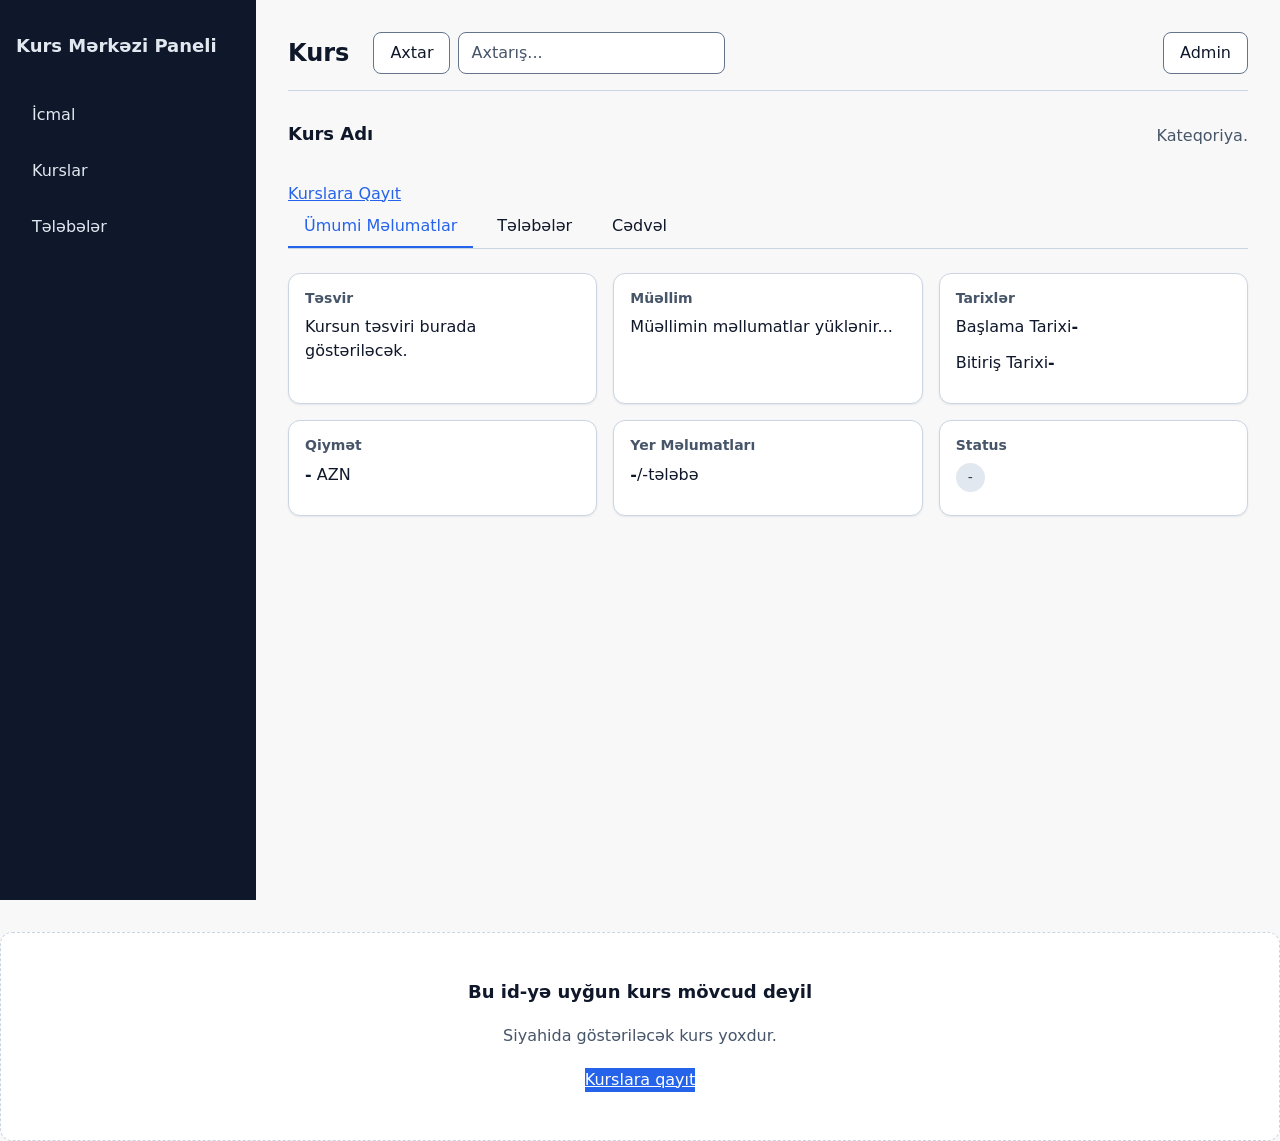
==== kurs.html @ 14c5df03 "js lər hər biri yazıldı" ====
<!DOCTYPE html>
<html lang="az">

<head>
    <meta charset="UTF-8">
    <meta name="viewport" content="width=device-width, initial-scale=1.0">
    <title>Kurs Mərkəzi Paneli</title>
    <link rel="stylesheet" href="css/tokens.css">
    <link rel="stylesheet" href="css/base.css">
    <link rel="stylesheet" href="css/layout.css">
    <link rel="stylesheet" href="css/components.css">
</head>

<body>

    <!-- mobil sidebar -->
    <button class="menu-button" type="button" aria-label="Menyunu aç" aria-expanded="false"
        aria-controls="sidebar">☰</button>

    <!-- yan panel -->
    <aside class="sidebar" id="sidebar">
        <p class="sidebar-title"> Kurs Mərkəzi Paneli</p>
        <nav aria-label="Əsas naviqasiya">
            <a href="panel.html">İcmal</a>
            <a href="kurslar.html">Kurslar</a>
            <a href="telebeler.html">Tələbələr</a>
        </nav>
    </aside>

    <!--Əsas hissə-->
    <div class="main-content">
        <!-- yuxarı hissə -->
        <header class="topbar">
            <h1 id="course-title">Kurs</h1>
            <div class="search-bar">
                <input type="text" placeholder="Axtarış...">
                <button>Axtar</button>
            </div>
            <div class="user-menu"><button type="button">Admin</button></div>
        </header>
        <!--sehife mezmunu-->
        <div class="page-content">
            <div class="loading-state" role="status" hidden>
                <div class="skeleton"></div>
                <div class="skeleton"></div>
                <div class="skeleton"></div>
            </div>
            <div class="page-header">
                <h2 id="courseName">Kurs Adı</h2>
                <p id="courseCategory">Kateqoriya.</p>
            </div>
            <a href="kurslar.html" class=" secondary-button">Kurslara Qayıt</a>
        </div>

        <main>
            <!-- Tablar -->
            <div class="tabs">
                <button class="tab-button active" data-tab="general" type="button">Ümumi Məlumatlar</button>
                <button class="tab-button" data-tab="students" type="button">Tələbələr</button>
                <button class="tab-button" data-tab="schedule" type="button">Cədvəl</button>
            </div>
            <!-- Ümumi Məlumatlar -->
            <div class="tab-content active" id="general">
                <div class="course-info">
                    <!-- tesvir -->
                    <div class="info-card">
                        <h2>Təsvir</h2>
                        <p id="courseDescription">Kursun təsviri burada göstəriləcək.</p>
                    </div>
                    <!-- Müəllim  -->
                    <div class="info-card">
                        <h2>Müəllim</h2>
                        <p id="courseTeacher">Müəllimin məllumatlar yüklənir...</p>
                    </div>
                    <!-- Tarixlər -->
                    <div class="info-card">
                        <h2>Tarixlər</h2>
                        <p> Başlama Tarixi<strong id="courseStartDate">-</strong></p>
                        <p> Bitiriş Tarixi<strong id="courseEndDate">-</strong></p>
                    </div>
                    <!-- Qiymət -->
                    <div class="info-card">
                        <h2>Qiymət</h2>
                        <p><strong id="coursePrice">-</strong> AZN</p>
                    </div>
                    <!-- Yer Məlumatları -->
                    <div class="info-card">
                        <h2>Yer Məlumatları</h2>
                        <p><strong id="courseStudentCount">-</strong>/<span id="courseLocation">-</span>tələbə</p>
                    </div>
                    <!-- Status -->
                    <div class="info-card">
                        <h2>Status</h2>
                        <span id="courseStatus" class="status">-</span>
                    </div>
                </div>
            </div>
            <!-- Tələbələr -->
            <div class="tab-content" id="students" hidden>
                <div class="section-header">
                    <h2>Tələbələr</h2>
                    <button type="button" class="primary-button" id="addStudentButton">+ Yeni Tələbə Əlavə Et</button>
                    <p> Bu kursa yazılan tələbələr </p>
                </div>

                <div class="table-container">
                    <table class="data-table">
                        <thead>
                            <tr>
                                <th>ID</th>
                                <th>Ad Soyad</th>
                                <th>E-Poct</th>
                                <th>Telefon</th>
                                <th>Qeydiyyat Tarixi</th>
                                <th>Status</th>
                            </tr>
                        </thead>
                        <tbody id="studentTableBody">
                            <!-- Tələbə məlumatları burada Js ile yuklenecek -->
                        </tbody>
                    </table>
                </div>
            </div>
            <!-- Cədvəl -->
            <div class="tab-content" id="schedule" hidden>
                <div class="section-header">
                    <h2>Dərs Cədvəli</h2>
                    <p> Bu kursun dərs cədvəli və saatları </p>
                </div>

                <div class="table-container">
                    <table class="data-table">
                        <thead>
                            <tr>
                                <th>Gün</th>
                                <th>Başlama Saatı</th>
                                <th>Müddət (dəq)</th>
                            </tr>
                        </thead>
                        <tbody id="scheduleTableBody">
                            <!-- Cədvəl məlumatları burada Js ile yuklenecek -->
                        </tbody>
                    </table>
                </div>
            </div>
            <div id="toast" class="toast" role="alert" aria-live="polite" hidden>
                <span id="toastMessage">Kurs məlumatları uğurla yeniləndi.</span>
            </div>
            <dialog id="studentModal">
                <form method="dialog" id="studentForm">
                    <h2 id="modalTitle">Yeni Tələbə əlavə et</h2>

                    <label for="studentAd">Ad Soyad:</label>
                    <input type="text" id="studentAd" name="ad" required>
                    <p class="field-error" id="studentAdError" hidden></p>

                    <label for="studentEmail">Email:</label>
                    <input type="email" id="studentEmail" name="epoct" required>
                    <p class="field-error" id="studentEmailError" hidden></p>

                    <label for="studentPhone">Telefon:</label>
                    <input type="tel" id="studentPhone" name="telefon" required>
                    <p class="field-error" id="studentPhoneError" hidden></p>

                    <label for="studentStatus">Status:</label>
                    <select id="studentStatus" name="status" required>
                        <option value="aktiv">Aktiv</option>
                        <option value="dondurulub">Dondurulub</option>
                        <option value="bitirib">Bitirib</option>
                    </select>

                    <div class="modal-actions">
                        <button type="submit" class="primary-button" id="saveStudentButton">Yadda saxla</button>
                        <button type="button" id="cancelButton">Ləğv et</button>
                    </div>
                </form>
            </dialog>

        </main>
    </div>
    <!-- Bos veziyyet -->
    <div class="empty-state" hidden>
        <h2>Bu id-yə uyğun kurs mövcud deyil</h2>
        <p>Siyahida göstəriləcək kurs yoxdur.</p>
        <a href="kurslar.html" class="primary-button">Kurslara qayıt</a>
    </div>
    <!-- Xəta veziyyet -->
    <div class="error-state" role="alert" hidden>
        <h2>Xəta baş verdi</h2>
        <p>Kurs məlumatlarını yükləmək mümkün olmadı. Zəhmət olmasa, yenidən cəhd edin.</p>
        <button type="button" class="primary-button">Yenidən Yüklə</button>
    </div>

    <script src="js/api.js" defer></script>
    <script src="js/ui.js" defer></script>
    <script src="js/kurslar.js" defer></script>
    <script src="js/telebeler.js" defer></script>

</body>

</html>
---- css/tokens.css ----
:root {
    --color-bg: #f8f8f8;
    --color-surface: #ffffff;
    --color-surface-muted: #f1f5f1;
    --color-text: #0f172a;
    --color-text-muted: #475569;
    --color-border: #cbd5e1;
    --color-border-strong: #64748b;

    /*  Rənglər: əsas və təhlükə  */
    --color-primary: #2563eb;
    --color-primary-hover: #1d4ed8;
    --color-on-primary: #ffffff;
    --color-danger: #b91c1c;
    --color-danger-hover: #991b1b;
    --color-on-danger: #ffffff;
    --color-focus: #1d4ed8;

    /* sidebar */
    --color-sidebar-bg: #0f172a;
    --color-sidebar-text: #e2e8f0;
    --color-sidebar-hover-bg: #1e293b;
    --color-sidebar-active-bg: #2563eb;
    --color-sidebar-active-text: #ffffff;

    /* status nisani */
    --color-status-aktiv-bg: #dcfce7;
    --color-status-aktiv-text: #166534;
    --color-status-bitib-bg: #e2e8f0;
    --color-status-bitib-text: #334155;
    --color-status-planlasdirilir-bg: #fef3c7;
    --color-status-planlasdirilir-text: #92400e;
    --color-status-dondurulub-bg: #dbeafe;
    --color-status-dondurulub-text: #1e40af;
    --color-status-bitirib-bg: #e2e8f0;
    --color-status-bitirib-text: #334155;

    /* toast modal skeleton  */
    --color-toast-bg: #0f172a;
    --color-toast-text: #ffffff;
    --color-overlay: rgba(15, 23, 42, 0.55);
    --color-skeleton: #e2e8f0;
    --color-skeleton-highlight: #f1f5f9;

    /* bosluq  */
    --space-1: 0.25rem;
    --space-2: 0.5rem;
    --space-3: 0.75rem;
    --space-4: 1rem;
    --space-5: 1.5rem;
    --space-6: 2rem;
    --space-7: 3rem;
    --space-8: 4rem;

    /* srift*/
    --font-family-base: system-ui, -apple-system, "Segoe UI", Roboto, Arial, sans-serif;
    --font-family-heading: system-ui, -apple-system, "Segoe UI", Roboto, Arial, sans-serif;

    --font-size-sm: 0.875rem;
    --font-size-md: 1rem;
    --font-size-lg: 1.125rem;
    --font-size-xl: 1.5rem;
    --font-size-2xl: 2rem;

    --font-weight-regular: 400;
    --font-weight-medium: 500;
    --font-weight-bold: 700;

    --line-height-tight: 1.25;
    --line-height-base: 1.5;

    /* kunc radiusu*/
    --radius-sm: 0.25rem;
    --radius-md: 0.5rem;
    --radius-lg: 0.75rem;
    --radius-full: 9999px;

    /* kolge*/
    --shadow-sm: 0 1px 2px rgba(15, 23, 42, 0.08);
    --shadow-md: 0 4px 12px rgba(15, 23, 42, 0.10);
    --shadow-lg: 0 12px 32px rgba(15, 23, 42, 0.18);
    /* layout*/
    --sidebar-width: 16rem;
    --sidebar-height: 4rem;
    --content-max-width: 75rem;
    --control-height: 2.5rem;

    /* focus */
    --focus-ring-width: 3px;
    --focus-ring-offset: 2px;
    --transition-fast: 150ms ease;
    --transition-base: 250ms ease;

    /* qat*/
    --z-sidebar: 100;
    --z-modal: 200;
    --z-toast: 300;
}
---- css/base.css ----
*,
*::before,
*::after {
    box-sizing: border-box;
}

html {
    -webkit-text-size-adjust: 100%;
}

body {
    margin: 0;
    min-height: 100vh;
    font-family: var(--font-family-base);
    font-size: var(--font-size-md);
    line-height: var(--line-height-base);
    color: var(--color-text);
    background: var(--color-bg);

}

/* basliqlar metn */
h1,
h2,
h3 {
    margin: 0 0 var(--space-3);
    font-family: var(--font-family-heading);
    line-height: var(--line-height-tight);
}

h1 {
    font-size: var(--font-size-xl);
}

h2 {
    font-size: var(--font-size-lg);
}

p {
    margin: 0 0 var(--space-3);
}

a {
    color: var(--color-primary);
}

a:hover {
    color: var(--color-primary-hover)
}

img,
svg {
    max-width: 100%;
    height: auto;
}

/* hidden*/
[hidden] {
    display: none;
}

/* focus */
:focus-visible {
    outline: var(--focus-ring-width) solid var(--color-focus);
    outline-offset: var(--focus-ring-offset);
}

/* form sahe */
button,
input,
select,
textarea {
    font: inherit;
    color: inherit;
}

label {
    display: block;
    margin-bottom: var(--space-1);
    font-weight: var(--font-weight-medium);
}


input:not([type="checkbox"]):not([type="radio"]),
select,
textarea {
    width: 100%;
    min-height: var(--control-height);
    padding: var(--space-2) var(--space-3);
    background: var(--color-surface);
    border: 1px solid var(--color-border-strong);
    border-radius: var(--radius-md);
}

input::placeholder {
    color: var(--color-text-muted);
}

[aria-invalid="true"] {
    border-color: var(--color-danger);
}
---- css/layout.css ----
/*---------- yan panel (sidebar) ---------- */

.sidebar {
    position: fixed;
    top: 0;
    left: 0;
    z-index: var(--z-sidebar);

    width: var(--sidebar-width);
    height: 100vh;

    padding: var(--space-6) var(--space-4);

    overflow-y: auto;

    color: var(--color-sidebar-text);
    background: var(--color-sidebar-bg);

    transition: transform var(--transition-base);
}

.sidebar-title {
    margin: 0 0 var(--space-6);
    font-size: var(--font-size-lg);
    font-weight: var(--font-weight-bold);
    color: var(--color-sidebar-text);
}

.sidebar nav {
    display: flex;
    flex-direction: column;
    gap: var(--space-2);
}

.sidebar nav a {
    display: block;
    padding: var(--space-3) var(--space-4);

    color: var(--color-sidebar-text);
    text-decoration: none;

    border-radius: var(--radius-md);

    transition: background var(--transition-fast);
}

.sidebar nav a:hover {
    background: var(--color-sidebar-hover-bg);
}

.sidebar nav a[aria-current="page"] {
    font-weight: var(--font-weight-bold);
    color: var(--color-sidebar-active-text);
    background: var(--color-sidebar-active-bg);
}


.menu-button {
    display: none;

    position: fixed;
    top: var(--space-4);
    left: var(--space-4);
    z-index: var(--z-modal);
}

/* ---------- əsas məzmun sarğısı ---------- */

.main-content {
    min-height: 100vh;
    margin-left: var(--sidebar-width);
    padding: var(--space-6);
}

/* ---------- yuxarı panel (topbar) ---------- */

.topbar {
    display: flex;
    flex-wrap: wrap;
    align-items: center;
    justify-content: space-between;
    gap: var(--space-5);

    padding-bottom: var(--space-4);
    margin-bottom: var(--space-6);

    border-bottom: 1px solid var(--color-border);
}

.topbar h1 {
    margin: 0;
    flex-shrink: 0;
}


.search-bar {
    display: flex;
    flex-direction: row-reverse;
    align-items: center;
    gap: var(--space-2);

    flex: 0 1 22rem;
    margin-right: auto;
}

.search-bar label {

    position: absolute;
    width: 1px;
    height: 1px;
    overflow: hidden;
    clip: rect(0, 0, 0, 0);
    white-space: nowrap;
}

.search-bar input {
    flex: 1 1 auto;
    min-width: 0;
}

.search-bar button {
    flex-shrink: 0;
}

.user-menu {
    display: flex;
    align-items: center;
    flex-shrink: 0;
}

/* ---------- səhifə başlığı bloku ---------- */

.page-header {
    display: flex;
    flex-wrap: wrap;
    align-items: center;
    justify-content: space-between;
    gap: var(--space-5);

    margin-bottom: var(--space-6);
}

.page-header h2 {
    margin: 0 0 var(--space-1);
}

.page-header p {
    margin: 0;
    color: var(--color-text-muted);
}

/* ---------- İcmal: statistika kartları ---------- */

.statistics {
    display: grid;
    grid-template-columns: repeat(auto-fit, minmax(12rem, 1fr));
    gap: var(--space-4);

    margin-bottom: var(--space-6);
}

/* ---------- İcmal: bugünkü dərslər + qeydiyyatlar ---------- */

.dashboard-content {
    display: grid;
    grid-template-columns: repeat(auto-fit, minmax(18rem, 1fr));
    gap: var(--space-4);
}

/* ---------- Kurs detalı: ümumi məlumat kartları ---------- */

.course-info {
    display: grid;
    grid-template-columns: repeat(auto-fit, minmax(16rem, 1fr));
    gap: var(--space-4);

    margin-bottom: var(--space-6);
}

.info-card {
    padding: var(--space-4);

    background: var(--color-surface);
    border: 1px solid var(--color-border);
    border-radius: var(--radius-lg);
    box-shadow: var(--shadow-sm);
}

.info-card h2 {
    margin: 0 0 var(--space-2);
    font-size: var(--font-size-sm);
    color: var(--color-text-muted);
}

/* ---------- Kurs detalı: tablar ---------- */

.tabs {
    display: flex;
    flex-wrap: wrap;
    gap: var(--space-2);

    margin-bottom: var(--space-5);

    border-bottom: 1px solid var(--color-border);
}

.tab-button {
    border: 0;
    border-bottom: 2px solid transparent;
    border-radius: 0;
    background: transparent;
}

.tab-button.active {
    color: var(--color-primary);
    border-bottom-color: var(--color-primary);
}

.section-header {
    display: flex;
    flex-wrap: wrap;
    align-items: center;
    justify-content: space-between;
    gap: var(--space-3);

    margin-bottom: var(--space-4);
}


.empty-state,
.error-state,
.loading-state {
    margin-top: var(--space-6);
}

/* ---------- səhifələmə düymələrinin minimum eni ---------- */

.pagination button {
    min-width: var(--control-height);
}

/* ---------- ekran oxuyucu üçün gizli mətn (utility) ---------- */

.visually-hidden {
    position: absolute;
    width: 1px;
    height: 1px;
    overflow: hidden;
    clip: rect(0, 0, 0, 0);
    white-space: nowrap;
    border: 0;
}

dialog {
    max-height: calc(100vh - var(--space-6));
    overflow-y: auto;
}

/* ---------- Giriş səhifəsi (index.html) ---------- */

body>main {
    display: flex;
    flex-direction: column;
    align-items: center;
    justify-content: center;

    min-height: 100vh;
    padding: var(--space-6);
}

body>main>h1 {
    text-align: center;
}

#loginForm {
    display: grid;
    gap: var(--space-4);

    width: 100%;
    max-width: 24rem;
    padding: var(--space-6);

    background: var(--color-surface);
    border: 1px solid var(--color-border);
    border-radius: var(--radius-lg);
    box-shadow: var(--shadow-md);
}

#loginForm>div:has(#password) {
    display: flex;
    flex-wrap: wrap;
    align-items: center;
    gap: var(--space-2);
}

#loginForm>div:has(#password) label {
    flex-basis: 100%;
}

#loginForm>div:has(#password) input {
    flex: 1 1 auto;
    min-width: 0;
}

#loginForm>div:has(#password) button {
    flex-shrink: 0;
}

#loginForm>button[type="submit"] {
    margin-top: var(--space-2);
}


@media (max-width: 900px) {
    .main-content {
        margin-left: 0;
        padding: var(--space-5);
    }

    .sidebar {
        transform: translateX(-100%);
    }

    .sidebar.open {
        transform: translateX(0);
    }

    .menu-button {
        display: block;
    }

    .main-content {
        padding-top: calc(var(--control-height) + var(--space-6));
    }

    .search-bar {
        flex-basis: 100%;
        order: 3;
    }
}

@media (max-width: 480px) {
    .main-content {
        padding-left: var(--space-3);
        padding-right: var(--space-3);
    }

    .page-header h2 {
        font-size: var(--font-size-lg);
    }

    .toast {
        left: var(--space-4);
    }
}

@media (prefers-reduced-motion: reduce) {
    .sidebar {
        transition: none;
    }
}
---- css/components.css ----
/* düymələr */
button {
    min-height: var(--control-height);
    padding: var(--space-2) var(--space-4);
    font-weight: var(--font-weight-medium);
    color: var(--color-text);
    cursor: pointer;
    background: var(--color-surface);
    border: 1px solid var(--color-border-strong);
    border-radius: var(--radius-md);
    transition: background var(--transition-fast), border-color var(--transition-fast);
}

button:hover:not(:disabled) {
    background: var(--color-surface-muted);
}

button:disabled {
    cursor: not-allowed;
    opacity: 0.55;
}

.primary-button {
    color: var(--color-on-primary);
    background: var(--color-primary);
    border-color: var(--color-primary);
}

.primary-button:hover:not(:disabled) {
    background: var(--color-primary-hover);
    border-color: var(--color-primary-hover);
}

.danger-button {
    color: var(--color-on-danger);
    background: var(--color-danger);
    border-color: var(--color-danger);
}

.danger-button:hover:not(:disabled) {
    background: var(--color-danger-hover);
    border-color: var(--color-danger-hover);
}

/* Statistika kartlari */

.card {
    display: grid;
    gap: var(--space-1);
    padding: var(--space-4);
    background: var(--color-surface);
    border: 1px solid var(--color-border);
    border-radius: var(--radius-lg);
    box-shadow: var(--shadow-sm);
}

.card span {
    font-size: var(--font-size-sm);
    color: var(--color-text-muted);
}

.card strong {
    font-size: var(--font-size-2xl);
    line-height: var(--line-height-tight);
}

/* Icmal: bugunku dərslər və yeni qeydiyyatlar */
.lessons,
.registrations {
    padding: var(--space-4);
    background: var(--color-surface);
    border: 1px solid var(--color-border);
    border-radius: var(--radius-lg);
    box-shadow: var(--shadow-sm);
}

.lessons ul {
    display: grid;
    gap: var(--space-3);
    padding: 0;
    list-style: none;
}

.lessons li {
    display: flex;
    flex-wrap: wrap;
    align-items: center;
    gap: var(--space-3);
}

.registrations ul {
    display: grid;
    gap: var(--space-2);
    padding-left: var(--space-5);
}

/* status nişanı */
.status,
.status-aktiv,
.status-planlasdirilir,
.status-bitib,
.status-dondurulub,.status-bitirib {
    display: inline-block;
    padding: var(--space-1) var(--space-3);
    font-size: var(--font-size-sm);
    font-weight: var(--font-weight-medium);
    white-space: nowrap;
    color: var(--color-status-bitib-text);
    background: var(--color-status-bitib-bg);
    border-radius: var(--radius-full);
}

.status-aktiv {
    color: var(--color-status-aktiv-text);
    background: var(--color-status-aktiv-bg);
}

.status-planlasdirilir {
    color: var(--color-status-planlasdirilir-text);
    background: var(--color-status-planlasdirilir-bg);
}

.status-dondurulub {
    color: var(--color-status-dondurulub-text);
    background: var(--color-status-dondurulub-bg);
}

.status-bitirib {
    color: var(--color-status-bitirib-text);
    background: var(--color-status-bitirib-bg);
}

/* filtr */
.filters {
    display: grid;
    grid-template-columns: repeat(auto-fit, minmax(12rem, 1fr));
    gap: var(--space-4);
    padding: var(--space-4);
    margin-bottom: var(--space-5);
    background: var(--color-surface);
    border: 1px solid var(--color-border);
    border-radius: var(--radius-lg);
}

.filter-group {
    display: grid;
    gap: var(--space-1);
}

.filter-group label {
    margin: 0;
}

/* cədvəl */
.table-container {
    overflow-x: auto;
    background: var(--color-surface);
    border: 1px solid var(--color-border);
    border-radius: var(--radius-lg);
    box-shadow: var(--shadow-sm);
}

table {
    width: 100%;
    min-width: 40rem;
    border-collapse: collapse;
}

th,
td {
    padding: var(--space-3) var(--space-4);
    text-align: left;
    border-bottom: 1px solid var(--color-border);
}

th {
    font-size: var(--font-size-sm);
    font-weight: var(--font-weight-bold);
    white-space: nowrap;
    background: var(--color-surface-muted);
}

tbody tr:hover {
    background: var(--color-surface-muted);
}

tbody tr:last-child td {
    border-bottom: 0;
}

td a {
    font-weight: var(--font-weight-medium);
}

/* səhifələmə */
.pagination {
    display: flex;
    flex-wrap: wrap;
    justify-content: center;
    gap: var(--space-2);
    margin-top: var(--space-5);
}

.pagination button[aria-current="page"],
.pagination .active {
    color: var(--color-on-primary);
    background: var(--color-primary);
    border-color: var(--color-primary);
}

/* Yükləmə vəziyyəti */
.empty-state:not([hidden]),
.error-state:not([hidden]) {
    display: grid;
    justify-items: center;
    gap: var(--space-2);
    padding: var(--space-7) var(--space-4);
    text-align: center;
    background: var(--color-surface);
    border: 1px dashed var(--color-border);
    border-radius: var(--radius-lg);
}

.empty-state p,
.error-state p {
    max-width: 32rem;
    margin: 0 0 var(--space-3);
    color: var(--color-text-muted);
}

.error-state h2 {
    color: var(--color-danger);
}

.loading-state:not([hidden]) {
    display: grid;
    gap: var(--space-3);
}

.skeleton {
    height: var(--control-height);
    background: linear-gradient(90deg,
            var(--color-skeleton) 25%,
            var(--color-skeleton-highlight) 50%,
            var(--color-skeleton) 75%);
    background-size: 200% 100%;
    border-radius: var(--radius-md);
    animation: shimmer 1.2s linear infinite;
}

@keyframes shimmer {
    from {
        background-position: 200% 0;
    }

    to {
        background-position: -200% 0;
    }
}

/* Toast  */
.toast {
    position: fixed;
    right: var(--space-4);
    bottom: var(--space-4);
    z-index: var(--z-toast);
    max-width: calc(100% - var(--space-6));
    padding: var(--space-3) var(--space-4);
    color: var(--color-toast-text);
    background: var(--color-toast-bg);
    border-radius: var(--radius-md);
    box-shadow: var(--shadow-lg);
}

/* modal*/
dialog {
    width: min(100% - var(--space-6), 32rem);
    padding: var(--space-5);
    color: var(--color-text);
    background: var(--color-surface);
    border: 0;
    border-radius: var(--radius-lg);
    box-shadow: var(--shadow-lg);
}

dialog::backdrop {
    background: var(--color-overlay);
}

dialog form {
    display: grid;
    gap: var(--space-3);
}

dialog h2 {
    margin: 0;
}

.modal-actions,
.form-actions {
    display: flex;
    flex-wrap: wrap;
    justify-content: flex-end;
    gap: var(--space-2);
    margin-top: var(--space-3);
}

.field-error {
    margin: var(--space-1);
    font-size: var(--font-size-sm);
    color: var(--color-danger);
}

body:has(dialog[open]),
body.modal-open {
    overflow: hidden;
}

@media (prefers-reduced-motion: reduce) {
    .skeleton {
        animation: none;
    }

    button {
        transition: none;
    }
}
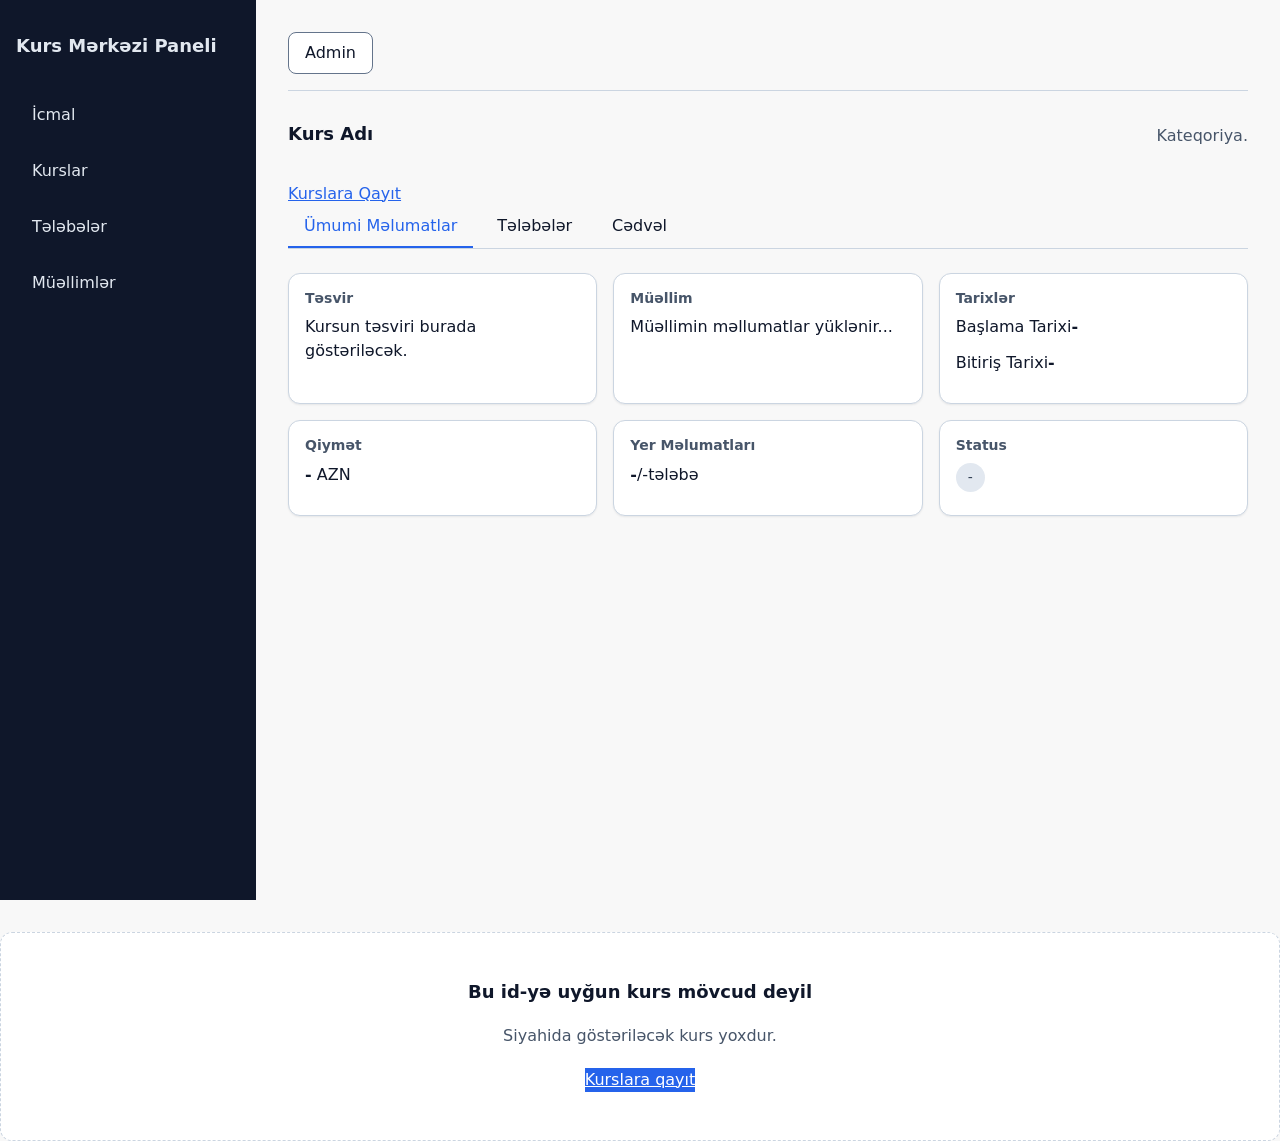
==== commit 39b14c9b: "Muellimler səhifəsi əlavə edildi" ====
--- a/kurs.html
+++ b/kurs.html
@@ -24,6 +24,7 @@
             <a href="panel.html">İcmal</a>
             <a href="kurslar.html">Kurslar</a>
             <a href="telebeler.html">Tələbələr</a>
+            <a href="muellimler.html">Müəllimlər</a>
         </nav>
     </aside>
 
@@ -31,11 +32,6 @@
     <div class="main-content">
         <!-- yuxarı hissə -->
         <header class="topbar">
-            <h1 id="course-title">Kurs</h1>
-            <div class="search-bar">
-                <input type="text" placeholder="Axtarış...">
-                <button>Axtar</button>
-            </div>
             <div class="user-menu"><button type="button">Admin</button></div>
         </header>
         <!--sehife mezmunu-->
@@ -49,7 +45,7 @@
                 <h2 id="courseName">Kurs Adı</h2>
                 <p id="courseCategory">Kateqoriya.</p>
             </div>
-            <a href="kurslar.html" class=" secondary-button">Kurslara Qayıt</a>
+            <a href="kurslar.html" class="secondary-button">Kurslara Qayıt</a>
         </div>
 
         <main>
@@ -164,6 +160,7 @@
 
                     <label for="studentStatus">Status:</label>
                     <select id="studentStatus" name="status" required>
+                        <option value="">Status seçin</option>
                         <option value="aktiv">Aktiv</option>
                         <option value="dondurulub">Dondurulub</option>
                         <option value="bitirib">Bitirib</option>
--- a/css/layout.css
+++ b/css/layout.css
@@ -1,4 +1,4 @@
-/*---------- yan panel (sidebar) ---------- */
+/* yan panel (sidebar)  */
 
 .sidebar {
     position: fixed;
--- a/css/components.css
+++ b/css/components.css
@@ -324,4 +324,55 @@
     button {
         transition: none;
     }
+}
+
+@media (max-width: 600px) {
+    table {
+        min-width: 0;
+    }
+
+    thead {
+        position: absolute;
+        width: 1px;
+        height: 1px;
+        overflow: hidden;
+        clip: rect(0, 0, 0, 0);
+    }
+
+    tbody tr {
+        display: block;
+        padding: var(--space-3) var(--space-4);
+        border-bottom: 1px solid var(--color-border);
+    }
+
+    tbody tr:last-child {
+        border-bottom: 0;
+    }
+
+    td {
+        display: flex;
+        align-items: center;
+        justify-content: space-between;
+        gap: var(--space-3);
+        padding: var(--space-1) 0;
+        text-align: right;
+        border: 0;
+    }
+
+    td::before {
+        content: attr(data-label);
+        flex-shrink: 0;
+        font-weight: var(--font-weight-bold);
+        text-align: left;
+    }
+
+    td:has(button) {
+        flex-wrap: wrap;
+        justify-content: flex-end;
+        padding-top: var(--space-2);
+    }
+
+    td:has(button)::before {
+        flex-basis: 100%;
+    }
 }
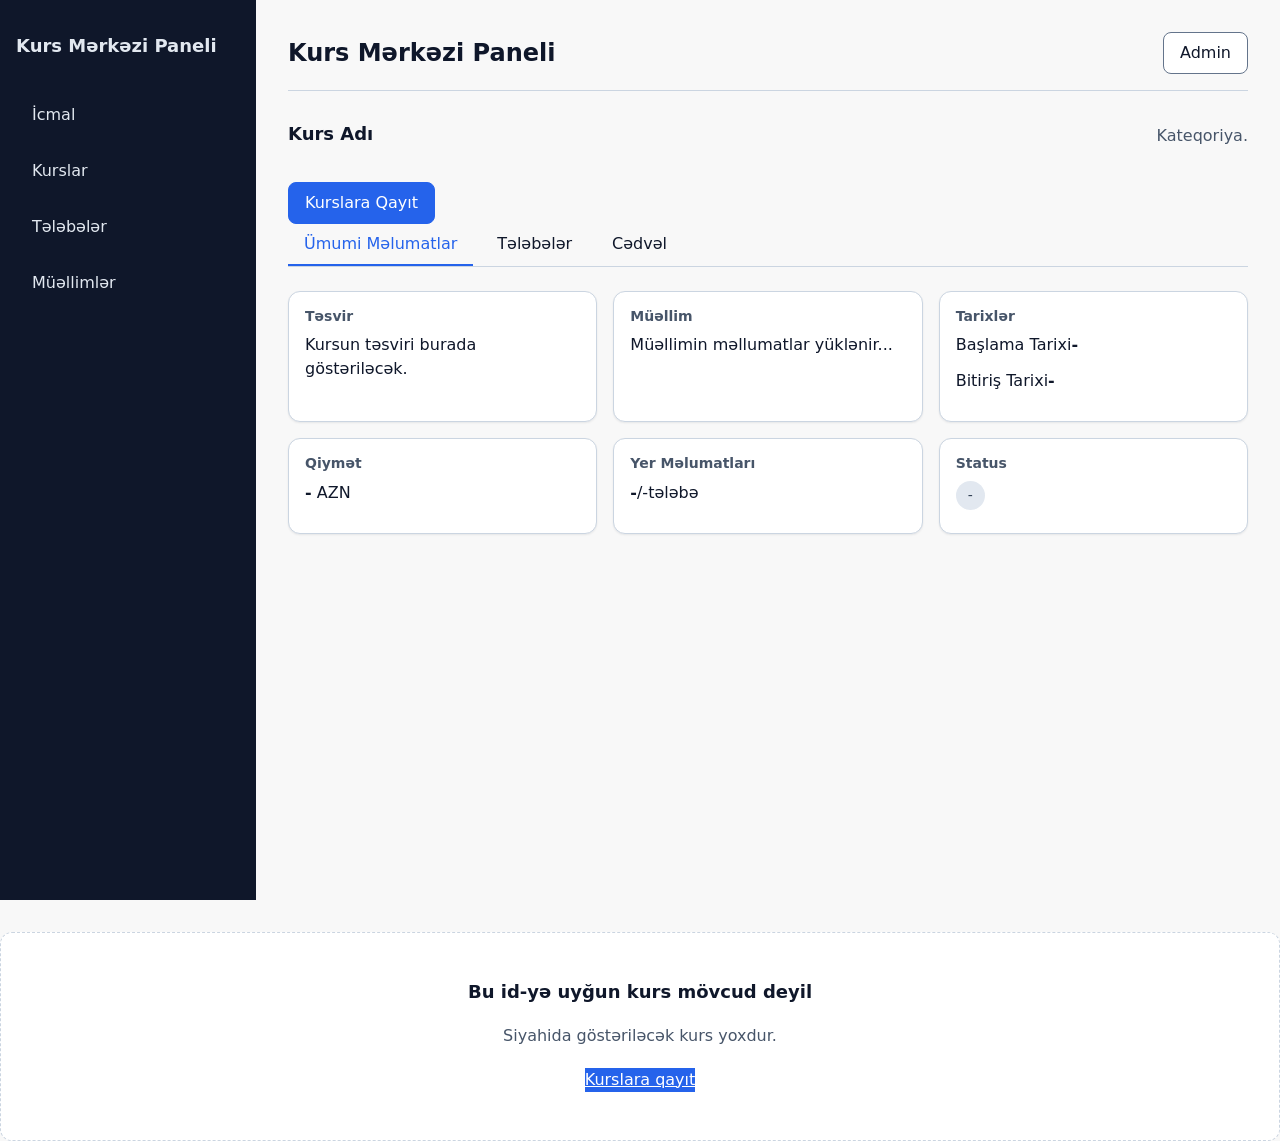
==== commit 9122512d: "admin panel əlavə olundu" ====
--- a/kurs.html
+++ b/kurs.html
@@ -32,7 +32,29 @@
     <div class="main-content">
         <!-- yuxarı hissə -->
         <header class="topbar">
-            <div class="user-menu"><button type="button">Admin</button></div>
+            <h1 id="pageTitle">Kurs Mərkəzi Paneli</h1>
+            <div class="user-menu">
+                <button type="button">Admin</button>
+                <div id="dropdown" class="dropdown" hidden>
+                    <div class="dropdown-content">
+                        <div class="admin-card">
+                            <div class="admin-avatar">
+                                <label for="profileImageInput" class="avatar-label">
+                                    <input type="file" id="profileImageInput" accept="image/*" hidden>
+                                    <img src="data/def.png" alt="Admin Avatar" id="profileImage">
+                                </label>
+                                <strong>Admin</strong>
+                                <small>admin@example.com</small>
+                            </div>
+                        </div>
+                    </div>
+                    <a href="#">Profil</a>
+                    <a href="#">Ayarlar</a>
+                    <a href="#">Parolu idarə et</a>
+                    <a href="#">Yeni profil əlavə et</a>
+                    <button type="button" id="logoutButton">Çıxış</button>
+                </div>
+            </div>
         </header>
         <!--sehife mezmunu-->
         <div class="page-content">
@@ -45,7 +67,8 @@
                 <h2 id="courseName">Kurs Adı</h2>
                 <p id="courseCategory">Kateqoriya.</p>
             </div>
-            <a href="kurslar.html" class="secondary-button">Kurslara Qayıt</a>
+            <button type="button" class="primary-button" id="addCourseButton"><a href="kurslar.html"
+                    class="secondary-button"></a>Kurslara Qayıt</button>
         </div>
 
         <main>
--- a/css/layout.css
+++ b/css/layout.css
@@ -1,5 +1,4 @@
 /* yan panel (sidebar)  */
-
 .sidebar {
     position: fixed;
     top: 0;
@@ -113,20 +112,49 @@
     white-space: nowrap;
 }
 
-.search-bar input {
-    flex: 1 1 auto;
-    min-width: 0;
-}
-
-.search-bar button {
-    flex-shrink: 0;
-}
-
-.user-menu {
-    display: flex;
-    align-items: center;
-    flex-shrink: 0;
-}
+
+.user-menu { position: relative; }
+
+.dropdown {
+  position: absolute; right: 0; top: calc(100% + 8px);
+  width: 260px; padding: 8px;
+  background: #2b2b2b; color: #fff;
+  border-radius: 12px; box-shadow: 0 8px 24px rgba(0,0,0,.3);
+  z-index: 100;
+}
+.dropdown[hidden] { display: none; }
+
+.dropdown-content { margin-bottom: 8px; }
+
+.admin-card {
+  background: #272757; border-radius: 10px; padding: 16px;
+}
+.admin-avatar {
+  display: flex; flex-direction: column;
+  align-items: center; gap: 4px; text-align: center;
+}
+.avatar-label { cursor: pointer; display: block; }
+#profileImage {
+  width: 64px; height: 64px; border-radius: 50%;
+  object-fit: cover; background: #555; display: block;
+  transition: opacity .2s;
+}
+.avatar-label:hover #profileImage { opacity: .7; }
+
+.dropdown a,
+.dropdown #logoutButton {
+  display: block; width: 100%; box-sizing: border-box;
+  padding: 10px 12px; text-align: left;
+  color: #fff; background: none; border: 0;
+  font: inherit; text-decoration: none;
+  border-radius: 8px; cursor: pointer;
+}
+.dropdown a:hover,
+.dropdown #logoutButton:hover { background: rgba(255,255,255,.1); }
+
+#logoutButton { border-top: 1px solid #444; border-radius: 0 0 8px 8px; margin-top: 6px; }
+
+
 
 /* ---------- səhifə başlığı bloku ---------- */
 
